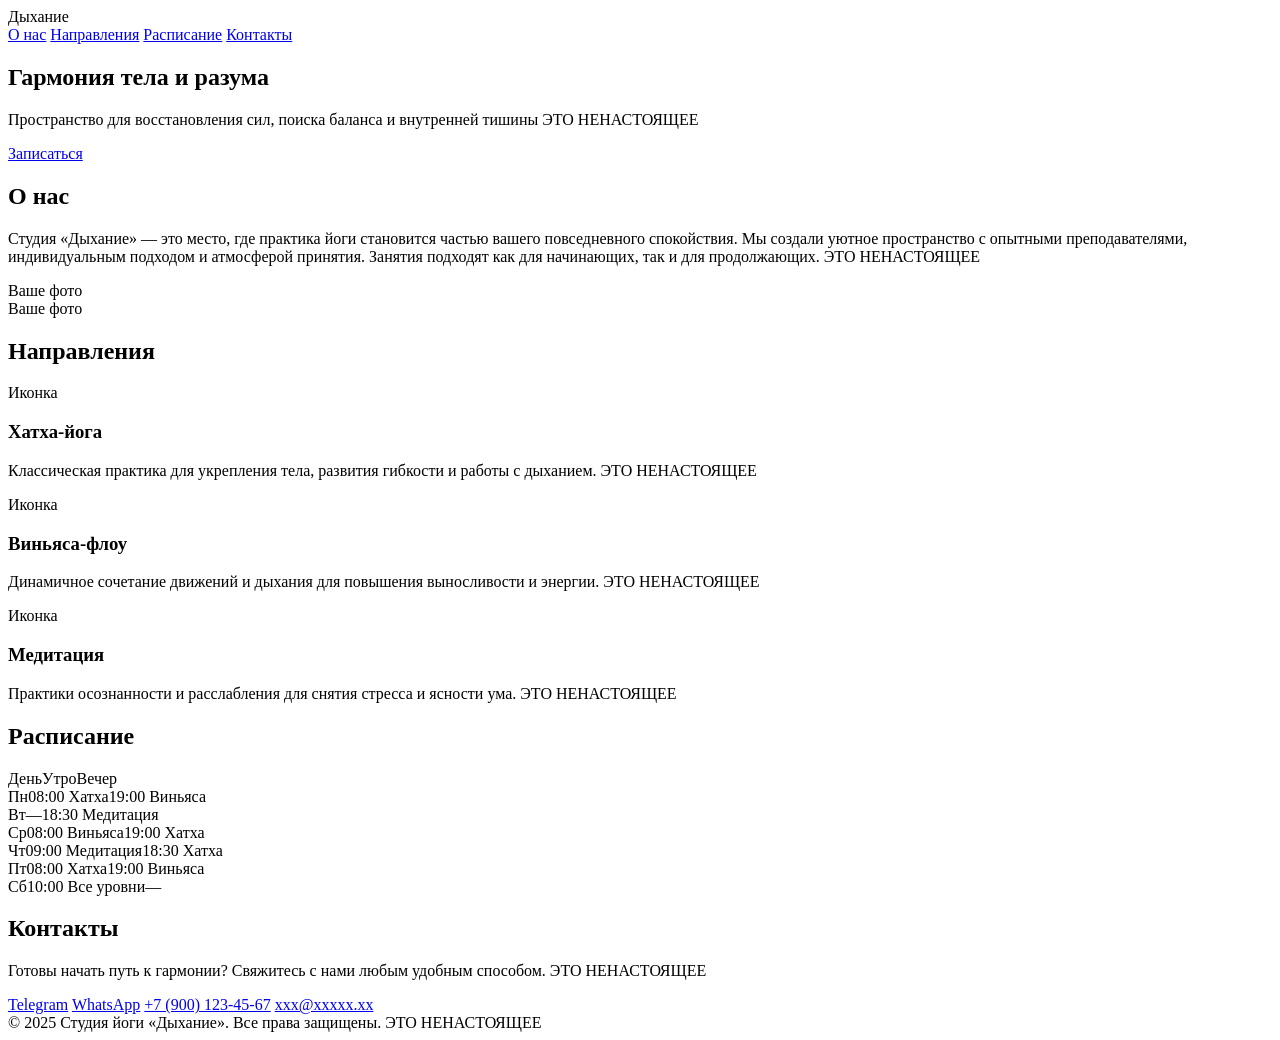
==== index.html @ 367260d5 "Add files via upload" ====
<!DOCTYPE html>
<html lang="ru">
<head>
  <meta charset="UTF-8">
  <meta name="viewport" content="width=device-width, initial-scale=1.0">
  <title>Студия йоги "Дыхание"</title>
  <link rel="stylesheet" href="style.css">
</head>
<body>
  <header class="header">
    <div class="container header-inner">
      <div class="logo">Дыхание</div>
      <nav class="nav">
        <a href="#about">О нас</a>
        <a href="#directions">Направления</a>
        <a href="#schedule">Расписание</a>
        <a href="#contact">Контакты</a>
      </nav>
    </div>
  </header>

  <main>
    <section id="hero" class="section hero">
      <div class="container">
        <h1 class="hero-title">Гармония тела и разума</h1>
        <p class="hero-sub">Пространство для восстановления сил, поиска баланса и внутренней тишины
ЭТО НЕНАСТОЯЩЕЕ</p>
        <a href="#contact" class="btn btn-primary">Записаться</a>
      </div>
    </section>

    <section id="about" class="section about">
      <div class="container">
        <h2 class="section-title">О нас</h2>
        <div class="about-content">
          <p class="about-text">Студия «Дыхание» — это место, где практика йоги становится частью вашего повседневного спокойствия. Мы создали уютное пространство с опытными преподавателями, индивидуальным подходом и атмосферой принятия. Занятия подходят как для начинающих, так и для продолжающих.
ЭТО НЕНАСТОЯЩЕЕ</p>
          <div class="img-grid">
            <div class="img-placeholder">Ваше фото</div>
            <div class="img-placeholder">Ваше фото</div>
          </div>
        </div>
      </div>
    </section>

    <section id="directions" class="section directions">
      <div class="container">
        <h2 class="section-title">Направления</h2>
        <div class="cards-grid">
          <div class="card">
            <div class="img-placeholder">Иконка</div>
            <h3>Хатха-йога</h3>            <p>Классическая практика для укрепления тела, развития гибкости и работы с дыханием.
ЭТО НЕНАСТОЯЩЕЕ</p>
          </div>
          <div class="card">
            <div class="img-placeholder">Иконка</div>
            <h3>Виньяса-флоу</h3>
            <p>Динамичное сочетание движений и дыхания для повышения выносливости и энергии.
ЭТО НЕНАСТОЯЩЕЕ</p>
          </div>
          <div class="card">
            <div class="img-placeholder">Иконка</div>
            <h3>Медитация</h3>
            <p>Практики осознанности и расслабления для снятия стресса и ясности ума.
ЭТО НЕНАСТОЯЩЕЕ</p>
          </div>
        </div>
      </div>
    </section>

    <section id="schedule" class="section schedule">
      <div class="container">
        <h2 class="section-title">Расписание</h2>
        <div class="schedule-table">
          <div class="schedule-row header-row">
            <span>День</span><span>Утро</span><span>Вечер</span>
          </div>
          <div class="schedule-row"><span>Пн</span><span>08:00 Хатха</span><span>19:00 Виньяса</span></div>
          <div class="schedule-row"><span>Вт</span><span>—</span><span>18:30 Медитация</span></div>
          <div class="schedule-row"><span>Ср</span><span>08:00 Виньяса</span><span>19:00 Хатха</span></div>
          <div class="schedule-row"><span>Чт</span><span>09:00 Медитация</span><span>18:30 Хатха</span></div>
          <div class="schedule-row"><span>Пт</span><span>08:00 Хатха</span><span>19:00 Виньяса</span></div>
          <div class="schedule-row"><span>Сб</span><span>10:00 Все уровни</span><span>—</span></div>
        </div>
      </div>
    </section>

    <section id="contact" class="section contact">
      <div class="container">
        <h2 class="section-title">Контакты</h2>
        <p class="contact-text">Готовы начать путь к гармонии? Свяжитесь с нами любым удобным способом.
ЭТО НЕНАСТОЯЩЕЕ</p>
        <div class="contact-buttons">
          <a href="https://t.me/xxxxxxx" class="btn btn-outline" target="_blank">Telegram</a>
          <a href="https://wa.me/7 (9xx) xx-xx-xx" class="btn btn-outline" target="_blank">WhatsApp</a>
          <a href="tel:+7 (9xx) xxx-xx-xx" class="btn btn-outline">+7 (900) 123-45-67</a>
          <a href="mailto:xxx@xxxxx.xxx" class="btn btn-outline">xxx@xxxxx.xx</a>
        </div>
      </div>
    </section>
  </main>

  <footer class="footer">
    <div class="container">© 2025 Студия йоги «Дыхание». Все права защищены.
ЭТО НЕНАСТОЯЩЕЕ</div>
  </footer>
  <div class="demo-overlay"></div>
  <script src="script.js"></script>
</body>
</html>
---- style.css ----
document.addEventListener('DOMContentLoaded', () => {
  // Smooth scroll for anchor links
  document.querySelectorAll('a[href^="#"]').forEach(anchor => {
    anchor.addEventListener('click', function(e) {
      e.preventDefault();
      const target = document.querySelector(this.getAttribute('href'));
      if (target) {
        const headerOffset = 70;
        const elementPosition = target.getBoundingClientRect().top;
        const offsetPosition = elementPosition + window.pageYOffset - headerOffset;
        window.scrollTo({ top: offsetPosition, behavior: 'smooth' });
      }
    });
  });

  // Scroll animations
  const sections = document.querySelectorAll('.section');
  const observer = new IntersectionObserver((entries) => {
    entries.forEach(entry => {
      if (entry.isIntersecting) {
        entry.target.classList.add('visible');
        observer.unobserve(entry.target);
      }
    });
  }, { threshold: 0.15 });

  sections.forEach(section => observer.observe(section));
});
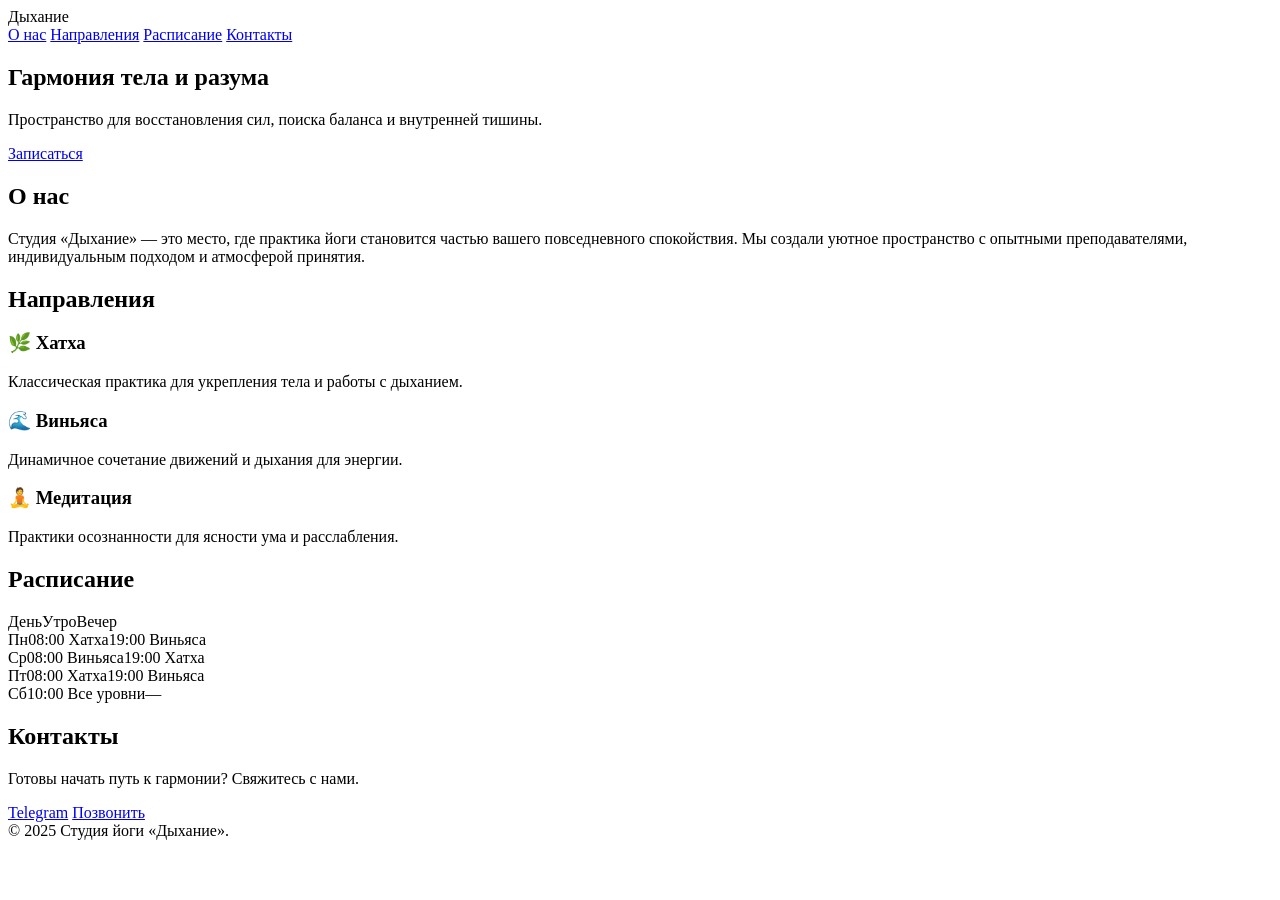
==== commit 6be76600: "Refine title and text in index.html Updated the title and improved text clarity in various sections." ====
--- a/index.html
+++ b/index.html
@@ -3,7 +3,7 @@
 <head>
   <meta charset="UTF-8">
   <meta name="viewport" content="width=device-width, initial-scale=1.0">
-  <title>Студия йоги "Дыхание"</title>
+  <title>Дыхание | Студия йоги</title>
   <link rel="stylesheet" href="style.css">
 </head>
 <body>
@@ -20,91 +20,58 @@
   </header>
 
   <main>
-    <section id="hero" class="section hero">
+    <section class="section hero">
       <div class="container">
         <h1 class="hero-title">Гармония тела и разума</h1>
-        <p class="hero-sub">Пространство для восстановления сил, поиска баланса и внутренней тишины
-ЭТО НЕНАСТОЯЩЕЕ</p>
+        <p class="hero-sub">Пространство для восстановления сил, поиска баланса и внутренней тишины.</p>
         <a href="#contact" class="btn btn-primary">Записаться</a>
       </div>
     </section>
 
-    <section id="about" class="section about">
+    <section id="about" class="section">
       <div class="container">
         <h2 class="section-title">О нас</h2>
-        <div class="about-content">
-          <p class="about-text">Студия «Дыхание» — это место, где практика йоги становится частью вашего повседневного спокойствия. Мы создали уютное пространство с опытными преподавателями, индивидуальным подходом и атмосферой принятия. Занятия подходят как для начинающих, так и для продолжающих.
-ЭТО НЕНАСТОЯЩЕЕ</p>
-          <div class="img-grid">
-            <div class="img-placeholder">Ваше фото</div>
-            <div class="img-placeholder">Ваше фото</div>
-          </div>
+        <p class="section-text">Студия «Дыхание» — это место, где практика йоги становится частью вашего повседневного спокойствия. Мы создали уютное пространство с опытными преподавателями, индивидуальным подходом и атмосферой принятия.</p>
+      </div>
+    </section>
+
+    <section id="directions" class="section">
+      <div class="container">
+        <h2 class="section-title">Направления</h2>
+        <div class="cards-grid">
+          <div class="card"><h3>🌿 Хатха</h3><p>Классическая практика для укрепления тела и работы с дыханием.</p></div>
+          <div class="card"><h3>🌊 Виньяса</h3><p>Динамичное сочетание движений и дыхания для энергии.</p></div>
+          <div class="card"><h3>🧘 Медитация</h3><p>Практики осознанности для ясности ума и расслабления.</p></div>
         </div>
       </div>
     </section>
 
-    <section id="directions" class="section directions">
-      <div class="container">
-        <h2 class="section-title">Направления</h2>
-        <div class="cards-grid">
-          <div class="card">
-            <div class="img-placeholder">Иконка</div>
-            <h3>Хатха-йога</h3>            <p>Классическая практика для укрепления тела, развития гибкости и работы с дыханием.
-ЭТО НЕНАСТОЯЩЕЕ</p>
-          </div>
-          <div class="card">
-            <div class="img-placeholder">Иконка</div>
-            <h3>Виньяса-флоу</h3>
-            <p>Динамичное сочетание движений и дыхания для повышения выносливости и энергии.
-ЭТО НЕНАСТОЯЩЕЕ</p>
-          </div>
-          <div class="card">
-            <div class="img-placeholder">Иконка</div>
-            <h3>Медитация</h3>
-            <p>Практики осознанности и расслабления для снятия стресса и ясности ума.
-ЭТО НЕНАСТОЯЩЕЕ</p>
-          </div>
-        </div>
-      </div>
-    </section>
-
-    <section id="schedule" class="section schedule">
+    <section id="schedule" class="section">
       <div class="container">
         <h2 class="section-title">Расписание</h2>
         <div class="schedule-table">
-          <div class="schedule-row header-row">
-            <span>День</span><span>Утро</span><span>Вечер</span>
-          </div>
+          <div class="schedule-row header-row"><span>День</span><span>Утро</span><span>Вечер</span></div>
           <div class="schedule-row"><span>Пн</span><span>08:00 Хатха</span><span>19:00 Виньяса</span></div>
-          <div class="schedule-row"><span>Вт</span><span>—</span><span>18:30 Медитация</span></div>
           <div class="schedule-row"><span>Ср</span><span>08:00 Виньяса</span><span>19:00 Хатха</span></div>
-          <div class="schedule-row"><span>Чт</span><span>09:00 Медитация</span><span>18:30 Хатха</span></div>
           <div class="schedule-row"><span>Пт</span><span>08:00 Хатха</span><span>19:00 Виньяса</span></div>
           <div class="schedule-row"><span>Сб</span><span>10:00 Все уровни</span><span>—</span></div>
         </div>
       </div>
     </section>
 
-    <section id="contact" class="section contact">
+    <section id="contact" class="section">
       <div class="container">
         <h2 class="section-title">Контакты</h2>
-        <p class="contact-text">Готовы начать путь к гармонии? Свяжитесь с нами любым удобным способом.
-ЭТО НЕНАСТОЯЩЕЕ</p>
+        <p class="section-text">Готовы начать путь к гармонии? Свяжитесь с нами.</p>
         <div class="contact-buttons">
-          <a href="https://t.me/xxxxxxx" class="btn btn-outline" target="_blank">Telegram</a>
-          <a href="https://wa.me/7 (9xx) xx-xx-xx" class="btn btn-outline" target="_blank">WhatsApp</a>
-          <a href="tel:+7 (9xx) xxx-xx-xx" class="btn btn-outline">+7 (900) 123-45-67</a>
-          <a href="mailto:xxx@xxxxx.xxx" class="btn btn-outline">xxx@xxxxx.xx</a>
+          <a href="https://t.me/yoga_breath" class="btn btn-outline" target="_blank">Telegram</a>
+          <a href="tel:+79001234567" class="btn btn-outline">Позвонить</a>
         </div>
       </div>
     </section>
   </main>
 
-  <footer class="footer">
-    <div class="container">© 2025 Студия йоги «Дыхание». Все права защищены.
-ЭТО НЕНАСТОЯЩЕЕ</div>
-  </footer>
-  <div class="demo-overlay"></div>
+  <footer class="footer"><div class="container">© 2025 Студия йоги «Дыхание».</div></footer>
   <script src="script.js"></script>
 </body>
-</html>+</html>
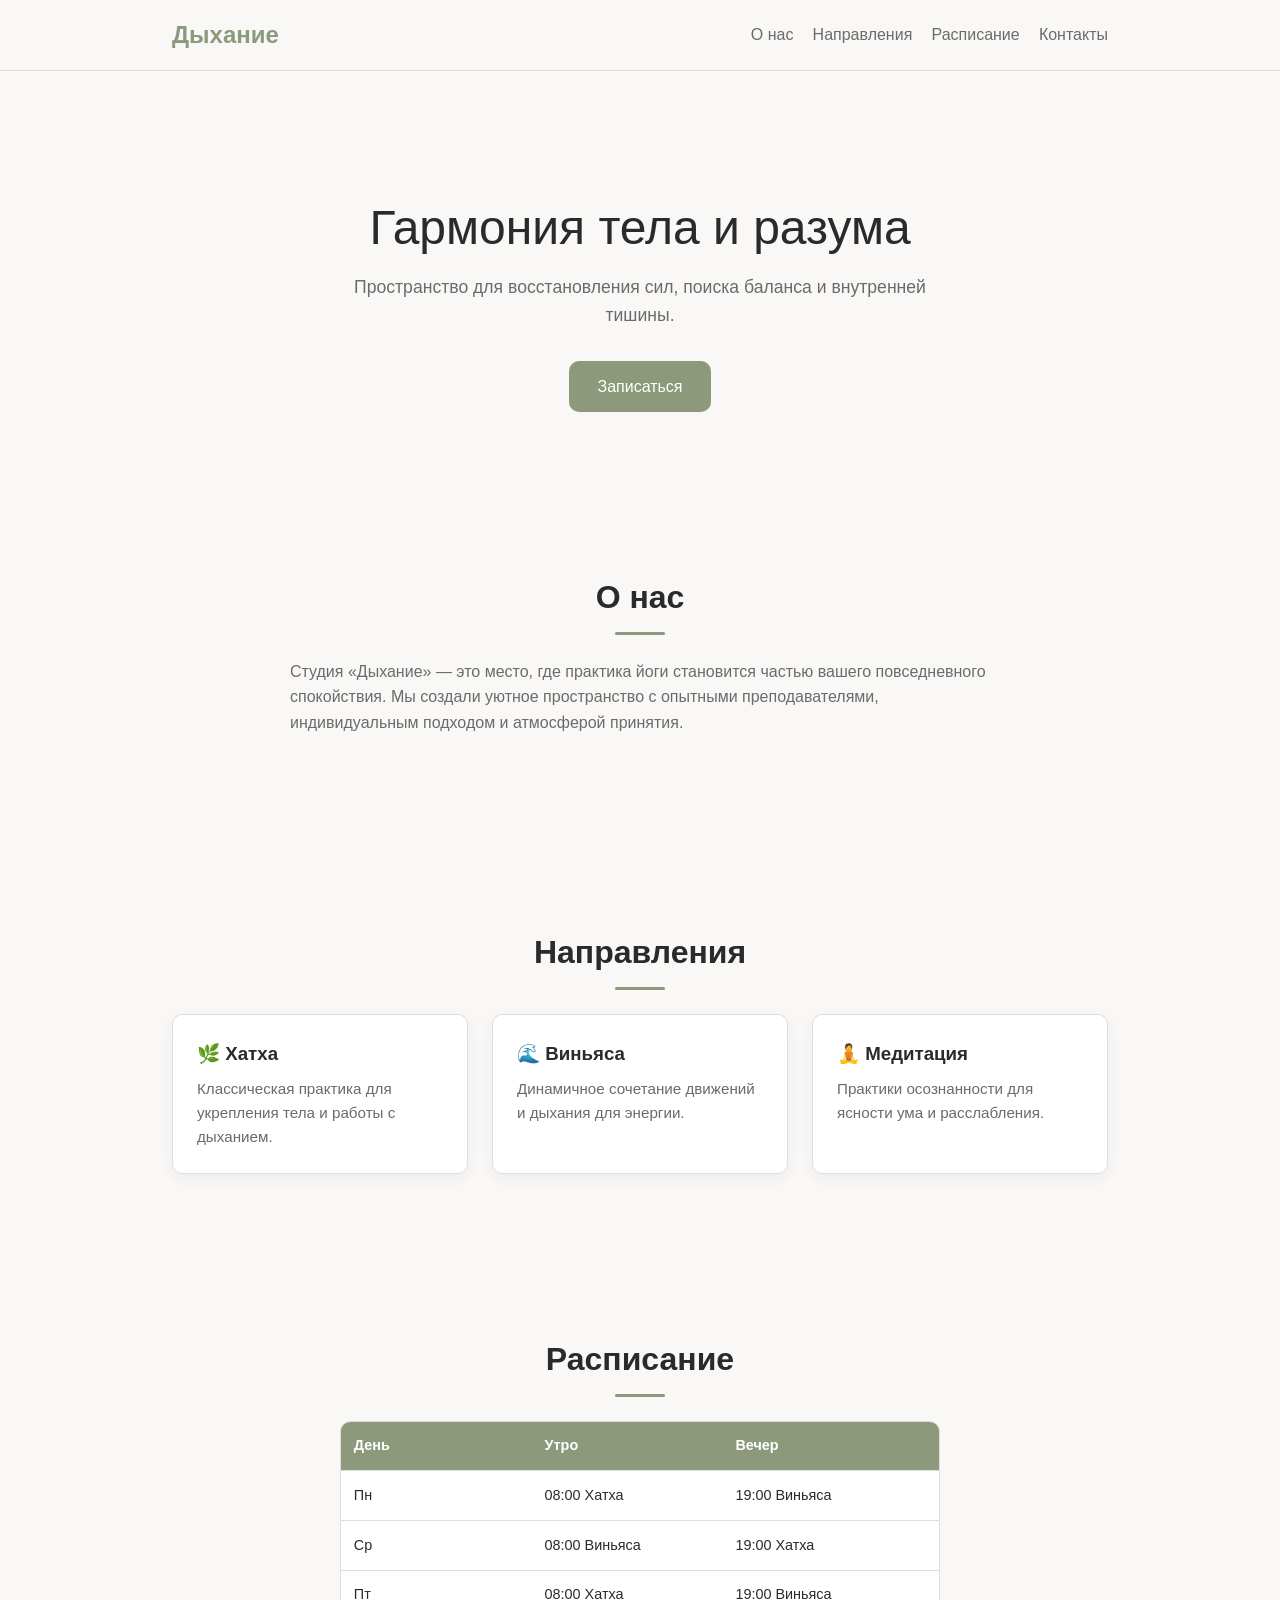
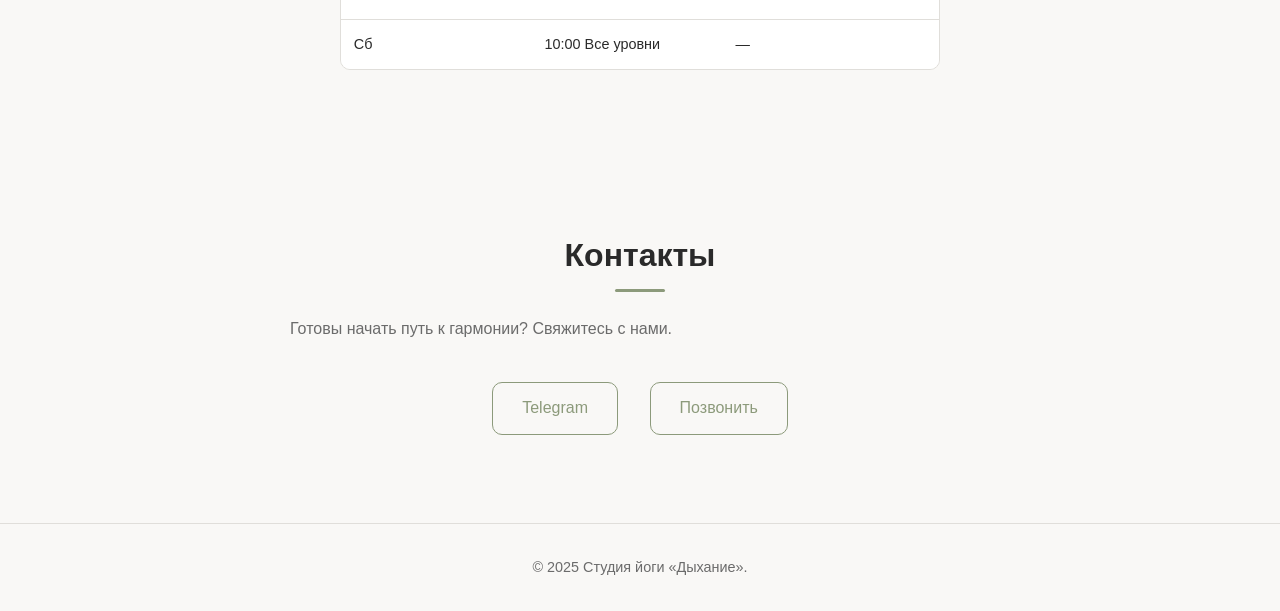
==== commit 07f12889: "Update contact links in index.html" ====
--- a/index.html
+++ b/index.html
@@ -64,8 +64,8 @@
         <h2 class="section-title">Контакты</h2>
         <p class="section-text">Готовы начать путь к гармонии? Свяжитесь с нами.</p>
         <div class="contact-buttons">
-          <a href="https://t.me/yoga_breath" class="btn btn-outline" target="_blank">Telegram</a>
-          <a href="tel:+79001234567" class="btn btn-outline">Позвонить</a>
+          <a href="https://xxxxx" class="btn btn-outline" target="_blank">Telegram</a>
+          <a href="tel:xxxxx" class="btn btn-outline">Позвонить</a>
         </div>
       </div>
     </section>
--- a/style.css
+++ b/style.css
@@ -1,28 +1,38 @@
-document.addEventListener('DOMContentLoaded', () => {
-  // Smooth scroll for anchor links
-  document.querySelectorAll('a[href^="#"]').forEach(anchor => {
-    anchor.addEventListener('click', function(e) {
-      e.preventDefault();
-      const target = document.querySelector(this.getAttribute('href'));
-      if (target) {
-        const headerOffset = 70;
-        const elementPosition = target.getBoundingClientRect().top;
-        const offsetPosition = elementPosition + window.pageYOffset - headerOffset;
-        window.scrollTo({ top: offsetPosition, behavior: 'smooth' });
-      }
-    });
-  });
-
-  // Scroll animations
-  const sections = document.querySelectorAll('.section');
-  const observer = new IntersectionObserver((entries) => {
-    entries.forEach(entry => {
-      if (entry.isIntersecting) {
-        entry.target.classList.add('visible');
-        observer.unobserve(entry.target);
-      }
-    });
-  }, { threshold: 0.15 });
-
-  sections.forEach(section => observer.observe(section));
-});+:root{--bg:#f9f8f6;--surface:#fff;--text:#2a2a2a;--text-muted:#6b6b6b;--accent:#8c9a7b;--accent-hover:#7a8869;--border:#e0deda;--radius:10px;--shadow:0 4px 16px rgba(0,0,0,0.06);--transition:0.25s ease}
+*,*::before,*::after{box-sizing:border-box;margin:0;padding:0}
+html{scroll-behavior:smooth}
+body{font-family:-apple-system,BlinkMacSystemFont,'Segoe UI',Roboto,sans-serif;background:var(--bg);color:var(--text);line-height:1.6}
+.container{max-width:1000px;margin:0 auto;padding:0 clamp(1rem,4vw,2rem)}
+a{color:inherit;text-decoration:none}
+.header{position:sticky;top:0;background:rgba(249,248,246,0.95);backdrop-filter:blur(8px);border-bottom:1px solid var(--border);z-index:100;padding:1rem 0}
+.header-inner{display:flex;justify-content:space-between;align-items:center}
+.logo{font-size:1.5rem;font-weight:700;color:var(--accent)}
+.nav{display:flex;gap:1.2rem}
+.nav a{font-weight:500;color:var(--text-muted);transition:var(--transition)}
+.nav a:hover{color:var(--accent)}
+.section{padding:clamp(3rem,8vw,5rem) 0;opacity:0;transform:translateY(20px);transition:all 0.6s ease}
+.section.visible{opacity:1;transform:translateY(0)}
+.section-title{font-size:clamp(1.5rem,4vw,2rem);margin-bottom:1.5rem;text-align:center;position:relative}
+.section-title::after{content:'';display:block;width:50px;height:3px;background:var(--accent);margin:0.5rem auto 0;border-radius:2px}
+.hero{text-align:center;padding-top:clamp(5rem,10vw,8rem)}
+.hero-title{font-size:clamp(2rem,6vw,3rem);font-weight:300;line-height:1.2;margin-bottom:1rem}
+.hero-sub{color:var(--text-muted);font-size:1.1rem;max-width:600px;margin:0 auto 2rem}
+.btn{display:inline-block;padding:0.8rem 1.8rem;border-radius:var(--radius);font-weight:500;transition:var(--transition);cursor:pointer;border:none}
+.btn-primary{background:var(--accent);color:#fff}
+.btn-primary:hover{background:var(--accent-hover);transform:translateY(-2px)}
+.btn-outline{background:transparent;border:1.5px solid var(--accent);color:var(--accent);margin:0.5rem}
+.btn-outline:hover{background:var(--accent);color:#fff;transform:translateY(-2px)}
+.cards-grid{display:grid;grid-template-columns:1fr;gap:1.5rem}
+.card{background:var(--surface);padding:1.5rem;border-radius:var(--radius);box-shadow:var(--shadow);border:1px solid var(--border)}
+.card h3{margin-bottom:0.5rem;font-weight:600}
+.card p{color:var(--text-muted);font-size:0.95rem}
+.schedule-table{display:grid;gap:0;border-radius:var(--radius);overflow:hidden;border:1px solid var(--border);max-width:600px;margin:0 auto}
+.schedule-row{display:grid;grid-template-columns:1fr 1fr 1fr;padding:0.8rem;background:var(--surface);border-bottom:1px solid var(--border);font-size:0.9rem}
+.schedule-row:last-child{border-bottom:none}
+.header-row{background:var(--accent);color:#fff;font-weight:600}
+.contact{text-align:center}
+.section-text{color:var(--text-muted);margin-bottom:2rem;max-width:700px;margin-left:auto;margin-right:auto}
+.contact-buttons{display:flex;flex-wrap:wrap;justify-content:center;gap:0.8rem}
+.footer{padding:2rem 0;border-top:1px solid var(--border);text-align:center;color:var(--text-muted);font-size:0.9rem}
+@media(min-width:768px){.cards-grid{grid-template-columns:repeat(3,1fr)}.contact-buttons{gap:1rem}}
+@media(max-width:768px){.header-inner{flex-direction:column;gap:1rem}.nav{gap:1rem}.btn{width:100%}}
